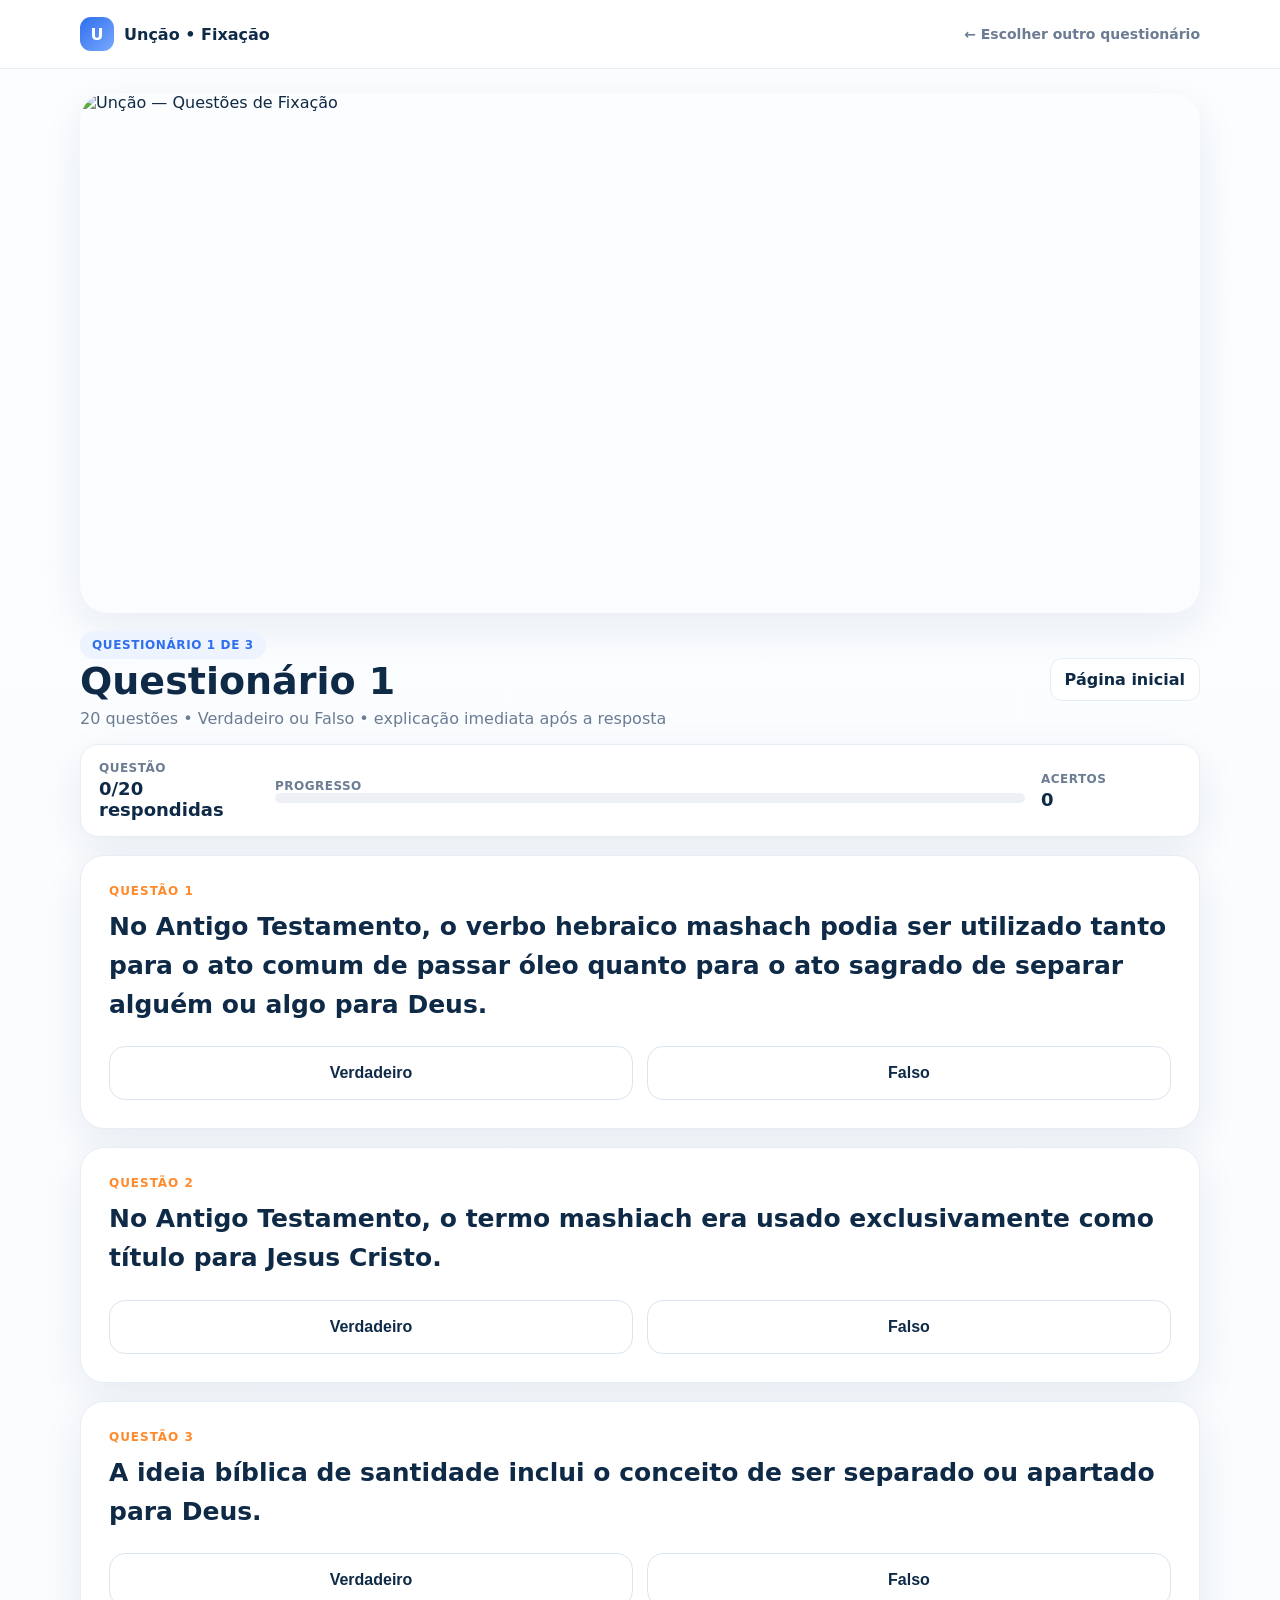
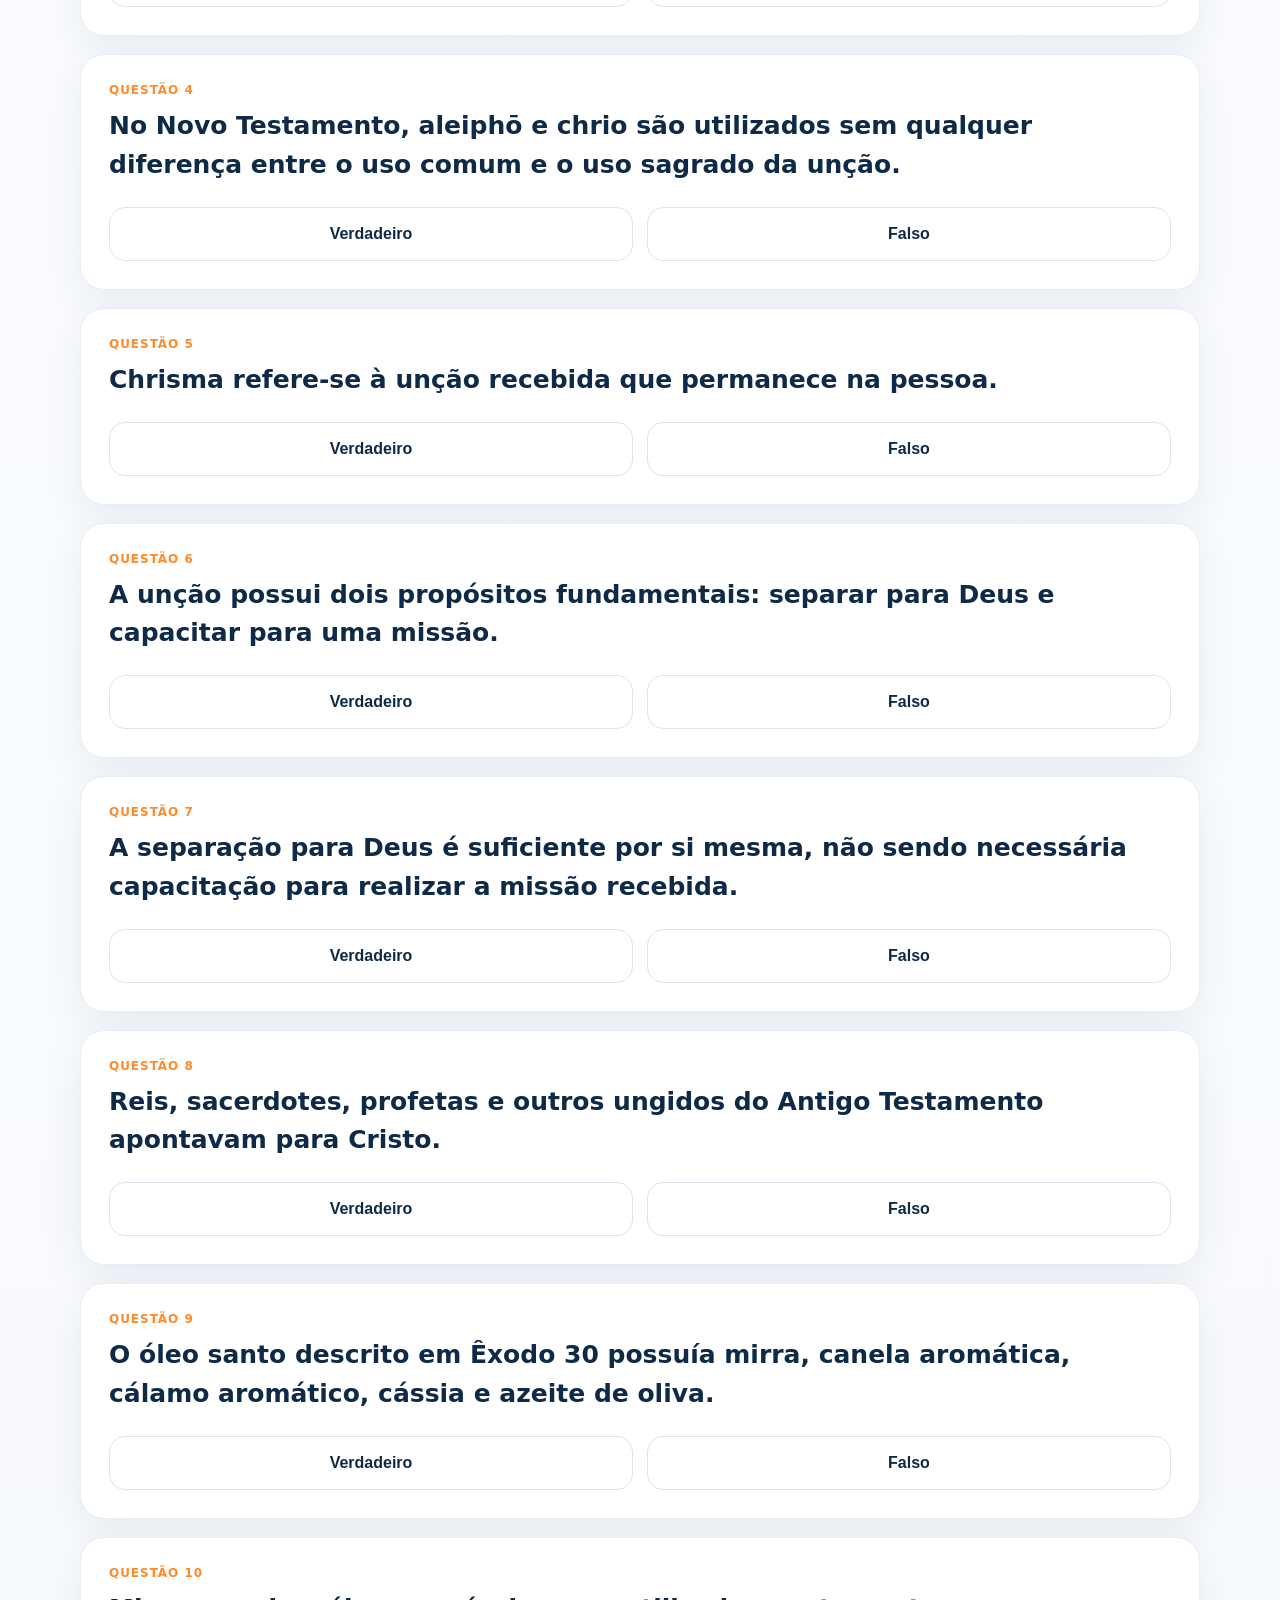
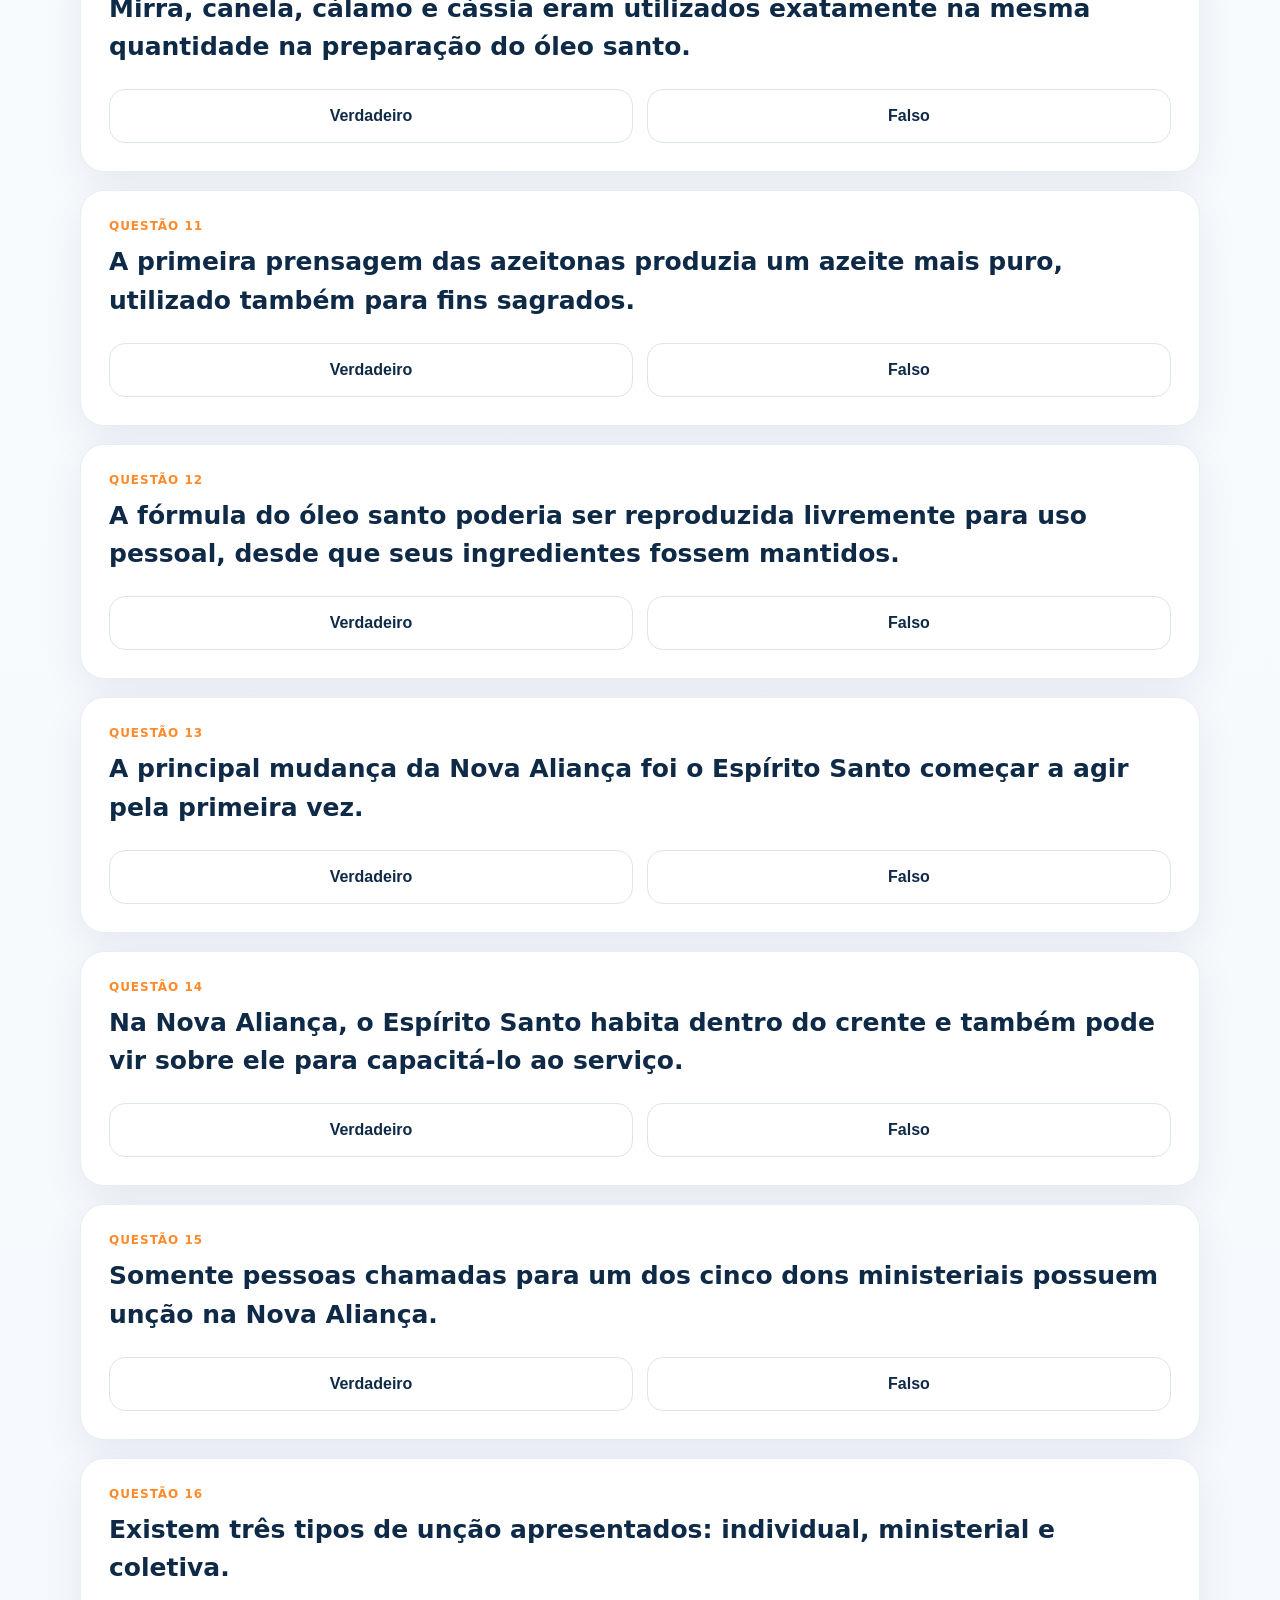
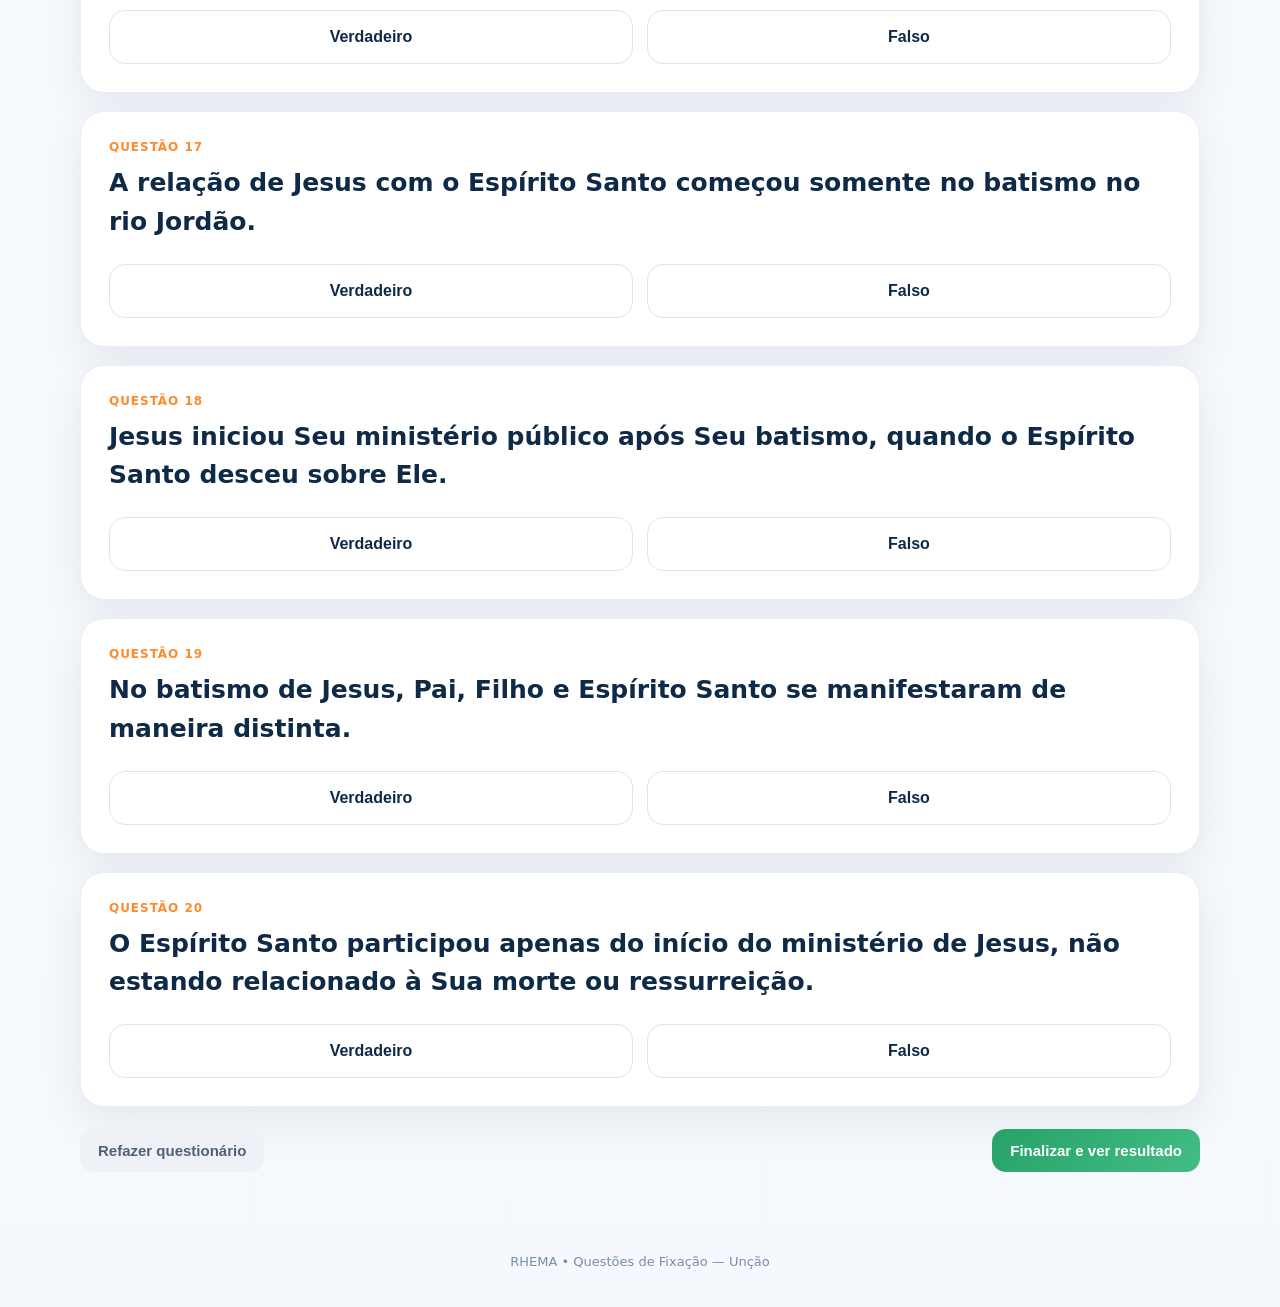
==== questionario1.html @ f4d2d307 "Add files via upload" ====
<!doctype html>
<html lang="pt-BR">
<head>
  <meta charset="utf-8">
  <meta name="viewport" content="width=device-width, initial-scale=1">
  <title>Questionário 1 — Unção</title>
  <meta name="description" content="Questionário 1 com 20 questões de Verdadeiro ou Falso.">
  <link rel="stylesheet" href="styles.css">
</head>
<body>
  <div class="topbar">
    <div class="container topbar-inner">
      <a class="brand" href="index.html"><div class="brand-mark">U</div>Unção • Fixação</a>
      <a class="nav-link" href="index.html">← Escolher outro questionário</a>
    </div>
  </div>

  <main class="quiz-shell">
    <div class="container">
      <img class="hero-banner" src="assets/banner-uncao.png" alt="Unção — Questões de Fixação">

      <div class="quiz-head">
        <div>
          <span class="eyebrow">Questionário 1 de 3</span>
          <h1>Questionário 1</h1>
          <p>20 questões • Verdadeiro ou Falso • explicação imediata após a resposta</p>
        </div>
        <a class="home-btn" href="index.html">Página inicial</a>
      </div>

      <div class="stats">
        <div>
          <div class="stat-label">Questão</div>
          <div class="stat-value"><span id="answered">0</span>/20 respondidas</div>
        </div>
        <div>
          <div class="stat-label">Progresso</div>
          <div class="progress-track"><div class="progress-bar" id="progressBar"></div></div>
        </div>
        <div>
          <div class="stat-label">Acertos</div>
          <div class="stat-value"><span id="hits">0</span></div>
        </div>
      </div>

      <div id="quiz"></div>

      <div class="controls">
        <button class="control secondary" id="resetBtn">Refazer questionário</button>
        <button class="control primary" id="finishBtn">Finalizar e ver resultado</button>
      </div>

      <section class="result" id="result"></section>
    </div>
  </main>

  <footer class="footer"><div class="container">RHEMA • Questões de Fixação — Unção</div></footer>

<script>
const questions = [{"n": 1, "q": "No Antigo Testamento, o verbo hebraico mashach podia ser utilizado tanto para o ato comum de passar óleo quanto para o ato sagrado de separar alguém ou algo para Deus.", "a": "V", "e": "Mashach aparece tanto em usos comuns quanto no sentido de consagrar pessoas ou coisas para uma finalidade sagrada."}, {"n": 2, "q": "No Antigo Testamento, o termo mashiach era usado exclusivamente como título para Jesus Cristo.", "a": "F", "e": "Outras pessoas também eram chamadas de ungidas, incluindo Saul, sacerdotes e Ciro. O termo estava relacionado à escolha e separação para uma função."}, {"n": 3, "q": "A ideia bíblica de santidade inclui o conceito de ser separado ou apartado para Deus.", "a": "V", "e": "Tornar algo santo envolve retirá-lo do uso comum e destiná-lo ao uso exclusivo de Deus."}, {"n": 4, "q": "No Novo Testamento, aleiphō e chrio são utilizados sem qualquer diferença entre o uso comum e o uso sagrado da unção.", "a": "F", "e": "Aleiphō está relacionado ao uso cotidiano de óleo, enquanto chrio está ligado à unção sagrada."}, {"n": 5, "q": "Chrisma refere-se à unção recebida que permanece na pessoa.", "a": "V", "e": "Chrisma não descreve apenas o ato de ungir, mas a unção recebida e presente naquele que foi ungido."}, {"n": 6, "q": "A unção possui dois propósitos fundamentais: separar para Deus e capacitar para uma missão.", "a": "V", "e": "A unção envolve consagração e também capacitação divina para cumprir determinada função."}, {"n": 7, "q": "A separação para Deus é suficiente por si mesma, não sendo necessária capacitação para realizar a missão recebida.", "a": "F", "e": "Separação e capacitação fazem parte da unção. A pessoa é separada para um propósito e habilitada para cumpri-lo."}, {"n": 8, "q": "Reis, sacerdotes, profetas e outros ungidos do Antigo Testamento apontavam para Cristo.", "a": "V", "e": "As diferentes funções exercidas pelos ungidos preparavam o caminho para Cristo, o Ungido por excelência."}, {"n": 9, "q": "O óleo santo descrito em Êxodo 30 possuía mirra, canela aromática, cálamo aromático, cássia e azeite de oliva.", "a": "V", "e": "Esses ingredientes formavam a composição determinada para o óleo santo da unção."}, {"n": 10, "q": "Mirra, canela, cálamo e cássia eram utilizados exatamente na mesma quantidade na preparação do óleo santo.", "a": "F", "e": "Mirra e cássia aparecem com 500 siclos cada, enquanto canela e cálamo aparecem com 250 siclos cada."}, {"n": 11, "q": "A primeira prensagem das azeitonas produzia um azeite mais puro, utilizado também para fins sagrados.", "a": "V", "e": "O azeite obtido na primeira prensagem possuía maior pureza e era destinado, entre outros usos, ao candelabro e aos óleos sagrados."}, {"n": 12, "q": "A fórmula do óleo santo poderia ser reproduzida livremente para uso pessoal, desde que seus ingredientes fossem mantidos.", "a": "F", "e": "A reprodução daquela composição era proibida. O óleo era santo e destinado especificamente ao propósito estabelecido por Deus."}, {"n": 13, "q": "A principal mudança da Nova Aliança foi o Espírito Santo começar a agir pela primeira vez.", "a": "F", "e": "O Espírito Santo já agia desde Gênesis. A mudança está principalmente no alcance e na permanência de Sua atuação."}, {"n": 14, "q": "Na Nova Aliança, o Espírito Santo habita dentro do crente e também pode vir sobre ele para capacitá-lo ao serviço.", "a": "V", "e": "A presença do Espírito dentro está relacionada à vida do crente, enquanto Sua atuação sobre está relacionada à capacitação para a obra."}, {"n": 15, "q": "Somente pessoas chamadas para um dos cinco dons ministeriais possuem unção na Nova Aliança.", "a": "F", "e": "Todo crente nascido de novo possui a unção interior porque o Espírito Santo habita nele."}, {"n": 16, "q": "Existem três tipos de unção apresentados: individual, ministerial e coletiva.", "a": "V", "e": "A individual permanece no crente, a ministerial capacita para um ofício e a coletiva manifesta-se quando cristãos se reúnem em concordância."}, {"n": 17, "q": "A relação de Jesus com o Espírito Santo começou somente no batismo no rio Jordão.", "a": "F", "e": "Jesus foi concebido pelo Espírito Santo. Sua relação com o Espírito está presente desde Sua concepção."}, {"n": 18, "q": "Jesus iniciou Seu ministério público após Seu batismo, quando o Espírito Santo desceu sobre Ele.", "a": "V", "e": "A descida do Espírito sobre Jesus marcou Sua capacitação pública para o início do ministério."}, {"n": 19, "q": "No batismo de Jesus, Pai, Filho e Espírito Santo se manifestaram de maneira distinta.", "a": "V", "e": "Jesus estava nas águas, o Espírito desceu em forma corpórea e a voz do Pai veio do céu."}, {"n": 20, "q": "O Espírito Santo participou apenas do início do ministério de Jesus, não estando relacionado à Sua morte ou ressurreição.", "a": "F", "e": "Jesus foi guiado pelo Espírito, ofereceu-se pelo Espírito eterno e foi ressuscitado pelo Espírito."}];
const answers = {};

function renderQuiz() {
  const wrap = document.getElementById('quiz');
  wrap.innerHTML = '';

  questions.forEach((item, idx) => {
    const card = document.createElement('section');
    card.className = 'question-card';
    card.innerHTML = `
      <div class="q-index">Questão ${item.n}</div>
      <div class="question-text">${item.q}</div>
      <div class="options">
        <button class="option" data-value="V">Verdadeiro</button>
        <button class="option" data-value="F">Falso</button>
      </div>
      <div class="feedback" id="feedback-${idx}"></div>
    `;

    card.querySelectorAll('.option').forEach(btn => {
      btn.addEventListener('click', () => choose(idx, btn.dataset.value, card));
    });
    wrap.appendChild(card);
  });
  updateStats();
}

function choose(idx, value, card) {
  answers[idx] = value;
  const item = questions[idx];

  card.querySelectorAll('.option').forEach(btn => {
    btn.classList.toggle('selected', btn.dataset.value === value);
  });

  const feedback = card.querySelector('.feedback');
  const correct = value === item.a;
  feedback.className = 'feedback ' + (correct ? 'ok' : 'bad');
  feedback.innerHTML = `<strong>${correct ? 'Correto ✅' : 'Incorreto ❌'}</strong><br>${item.e}`;
  updateStats();
}

function updateStats() {
  const answered = Object.keys(answers).length;
  let hits = 0;
  questions.forEach((q, i) => { if (answers[i] === q.a) hits++; });
  document.getElementById('answered').textContent = answered;
  document.getElementById('hits').textContent = hits;
  document.getElementById('progressBar').style.width = ((answered / questions.length) * 100) + '%';
}

document.getElementById('finishBtn').addEventListener('click', () => {
  let score = 0;
  questions.forEach((q, i) => { if (answers[i] === q.a) score++; });
  const answered = Object.keys(answers).length;
  const pct = Math.round(score / questions.length * 100);

  const result = document.getElementById('result');
  result.style.display = 'block';
  result.innerHTML = `
    <span class="eyebrow">Resultado final</span>
    <h2>Você acertou</h2>
    <div class="score">${score}/20</div>
    <p><strong>${pct}% de aproveitamento</strong><br>Questões respondidas: ${answered} de 20.</p>
    <div class="result-actions">
      <button class="again" onclick="resetQuiz()">Refazer este questionário</button>
      <a class="back" href="questionario2.html">Ir para o próximo questionário</a>
    </div>
  `;
  result.scrollIntoView({behavior:'smooth', block:'center'});
});

function resetQuiz() {
  Object.keys(answers).forEach(k => delete answers[k]);
  document.getElementById('result').style.display = 'none';
  renderQuiz();
  window.scrollTo({top:0,behavior:'smooth'});
}
document.getElementById('resetBtn').addEventListener('click', resetQuiz);

renderQuiz();
</script>
</body>
</html>
---- styles.css ----
:root{
  --bg:#f7f9fc;
  --surface:#ffffff;
  --surface-soft:#fbfcfe;
  --text:#102a43;
  --muted:#6b7c93;
  --line:#e7edf4;
  --navy:#0e2a47;
  --blue:#2f6fed;
  --blue-soft:#edf4ff;
  --orange:#ff8a2b;
  --green:#26a269;
  --green-soft:#eaf8f1;
  --red:#d84a4a;
  --red-soft:#fff0f0;
  --shadow:0 14px 40px rgba(30,55,90,.08);
  --radius:22px;
}
*{box-sizing:border-box}
html{scroll-behavior:smooth}
body{
  margin:0;
  font-family:Inter,ui-sans-serif,system-ui,-apple-system,BlinkMacSystemFont,"Segoe UI",sans-serif;
  background:linear-gradient(180deg,#fbfdff 0%,#f5f8fc 100%);
  color:var(--text);
}
a{text-decoration:none;color:inherit}
.container{width:min(1120px,calc(100% - 32px));margin:0 auto}
.topbar{
  position:sticky;top:0;z-index:50;
  background:rgba(255,255,255,.88);
  backdrop-filter:blur(12px);
  border-bottom:1px solid rgba(231,237,244,.9)
}
.topbar-inner{height:68px;display:flex;align-items:center;justify-content:space-between;gap:16px}
.brand{display:flex;align-items:center;gap:10px;font-weight:800;color:var(--navy)}
.brand-mark{width:34px;height:34px;border-radius:11px;background:linear-gradient(135deg,var(--blue),#78a8ff);display:grid;place-items:center;color:white;font-weight:900}
.nav-link{font-size:14px;color:var(--muted);font-weight:700}
.hero{padding:26px 0 18px}
.hero-banner{
  width:100%;
  aspect-ratio:16/9;
  max-height:520px;
  object-fit:cover;
  object-position:center;
  border-radius:28px;
  box-shadow:var(--shadow);
  display:block;
}
.hero-copy{padding:22px 4px 8px;text-align:center}
.eyebrow{display:inline-flex;align-items:center;gap:8px;padding:7px 12px;border-radius:999px;background:var(--blue-soft);color:var(--blue);font-size:12px;font-weight:800;letter-spacing:.05em;text-transform:uppercase}
.hero-copy h1{margin:14px auto 8px;max-width:780px;font-size:clamp(30px,5vw,52px);line-height:1.06;color:var(--navy)}
.hero-copy p{margin:0 auto;max-width:720px;color:var(--muted);font-size:17px;line-height:1.7}
.selection{padding:18px 0 56px}
.grid{display:grid;grid-template-columns:repeat(3,1fr);gap:18px;margin-top:26px}
.quiz-card{
  background:var(--surface);
  border:1px solid var(--line);
  border-radius:var(--radius);
  padding:24px;
  box-shadow:var(--shadow);
  display:flex;flex-direction:column;min-height:280px;
  transition:.2s ease;
}
.quiz-card:hover{transform:translateY(-4px);box-shadow:0 18px 48px rgba(30,55,90,.12)}
.card-number{width:44px;height:44px;border-radius:14px;background:var(--blue-soft);display:grid;place-items:center;color:var(--blue);font-weight:900;margin-bottom:18px}
.quiz-card h2{margin:0 0 8px;font-size:22px;color:var(--navy)}
.quiz-card p{margin:0;color:var(--muted);line-height:1.6}
.card-meta{display:flex;gap:8px;flex-wrap:wrap;margin:18px 0 24px}
.badge{font-size:12px;font-weight:800;padding:7px 10px;border-radius:999px;background:#f4f7fb;color:#567}
.cta{
  margin-top:auto;display:flex;align-items:center;justify-content:center;gap:8px;
  background:linear-gradient(135deg,var(--blue),#5d8df2);
  color:white;padding:13px 16px;border-radius:14px;font-weight:800
}
.footer{padding:26px 0 38px;color:#7b8da5;font-size:13px;text-align:center}

.quiz-shell{padding:24px 0 56px}
.quiz-head{
  display:grid;grid-template-columns:1fr auto;gap:20px;align-items:center;
  margin:18px 0 16px
}
.quiz-head h1{font-size:clamp(24px,4vw,38px);margin:0;color:var(--navy)}
.quiz-head p{margin:6px 0 0;color:var(--muted)}
.home-btn{padding:11px 14px;border:1px solid var(--line);border-radius:12px;background:white;font-weight:800;color:var(--navy)}
.stats{
  display:grid;grid-template-columns:160px 1fr 140px;gap:16px;align-items:center;
  background:white;border:1px solid var(--line);border-radius:18px;padding:16px 18px;
  box-shadow:var(--shadow);margin-bottom:18px
}
.stat-label{font-size:12px;color:var(--muted);font-weight:800;text-transform:uppercase;letter-spacing:.04em}
.stat-value{font-size:18px;font-weight:900;color:var(--navy);margin-top:3px}
.progress-track{height:10px;background:#edf1f6;border-radius:999px;overflow:hidden}
.progress-bar{height:100%;background:linear-gradient(90deg,var(--blue),#67a0ff);width:0%;transition:.25s ease}
.question-card{
  background:white;border:1px solid var(--line);border-radius:24px;padding:28px;
  box-shadow:var(--shadow);margin-bottom:18px
}
.q-index{font-size:12px;font-weight:900;color:var(--orange);text-transform:uppercase;letter-spacing:.08em}
.question-text{font-size:clamp(19px,2.7vw,25px);line-height:1.55;margin:10px 0 22px;color:var(--navy);font-weight:760}
.options{display:grid;grid-template-columns:1fr 1fr;gap:14px}
.option{
  appearance:none;border:1px solid #dce5ef;background:white;color:var(--navy);
  border-radius:16px;padding:17px 16px;font-size:16px;font-weight:850;cursor:pointer;
  transition:.18s ease
}
.option:hover{border-color:#9ebcf8;background:#f8fbff}
.option.selected{border-color:var(--blue);background:var(--blue-soft);color:var(--blue)}
.feedback{margin-top:18px;border-radius:16px;padding:16px 18px;line-height:1.55;display:none}
.feedback.ok{display:block;background:var(--green-soft);color:#17683f;border:1px solid #cfeedd}
.feedback.bad{display:block;background:var(--red-soft);color:#9b2f2f;border:1px solid #ffd2d2}
.controls{display:flex;justify-content:space-between;gap:12px;margin-top:22px}
.control{
  border:0;border-radius:14px;padding:13px 18px;font-weight:850;cursor:pointer;font-size:15px
}
.control.secondary{background:#eef2f7;color:#516173}
.control.primary{background:linear-gradient(135deg,var(--green),#43bd83);color:white}
.result{
  display:none;background:white;border:1px solid var(--line);border-radius:24px;padding:28px;
  box-shadow:var(--shadow);text-align:center;margin-top:22px
}
.result .score{font-size:54px;font-weight:950;color:var(--blue);line-height:1}
.result h2{margin:10px 0 8px;color:var(--navy)}
.result p{color:var(--muted)}
.result-actions{display:flex;justify-content:center;gap:10px;flex-wrap:wrap;margin-top:18px}
.result-actions a,.result-actions button{border:0;border-radius:13px;padding:12px 16px;font-weight:850;cursor:pointer}
.result-actions .again{background:var(--blue);color:#fff}
.result-actions .back{background:#eef2f7;color:var(--navy)}

@media(max-width:860px){
  .grid{grid-template-columns:1fr}
  .hero-banner{aspect-ratio:16/10}
  .stats{grid-template-columns:1fr;gap:10px}
}
@media(max-width:640px){
  .container{width:min(100% - 22px,1120px)}
  .hero{padding-top:14px}
  .hero-banner{border-radius:20px;aspect-ratio:4/3}
  .quiz-head{grid-template-columns:1fr}
  .home-btn{width:max-content}
  .question-card{padding:20px}
  .options{grid-template-columns:1fr}
  .controls{flex-direction:column}
  .control{width:100%}
}
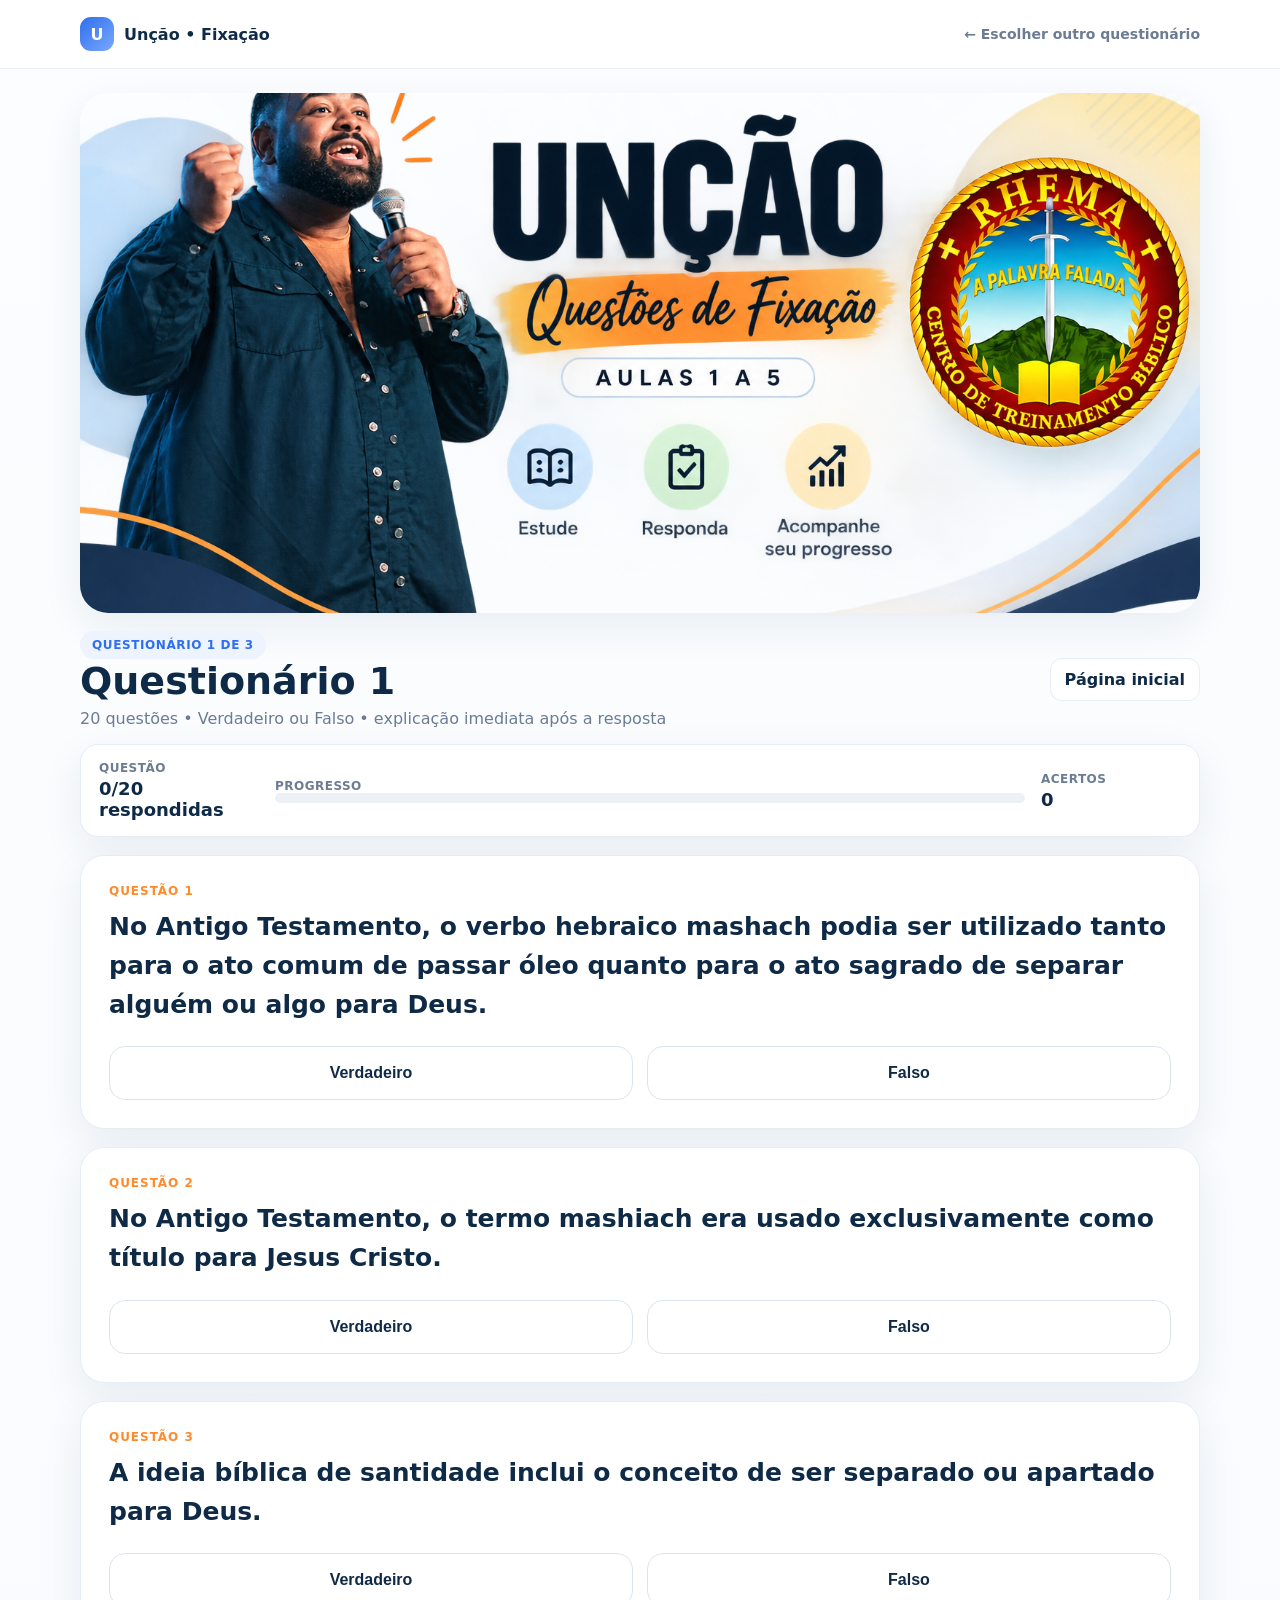
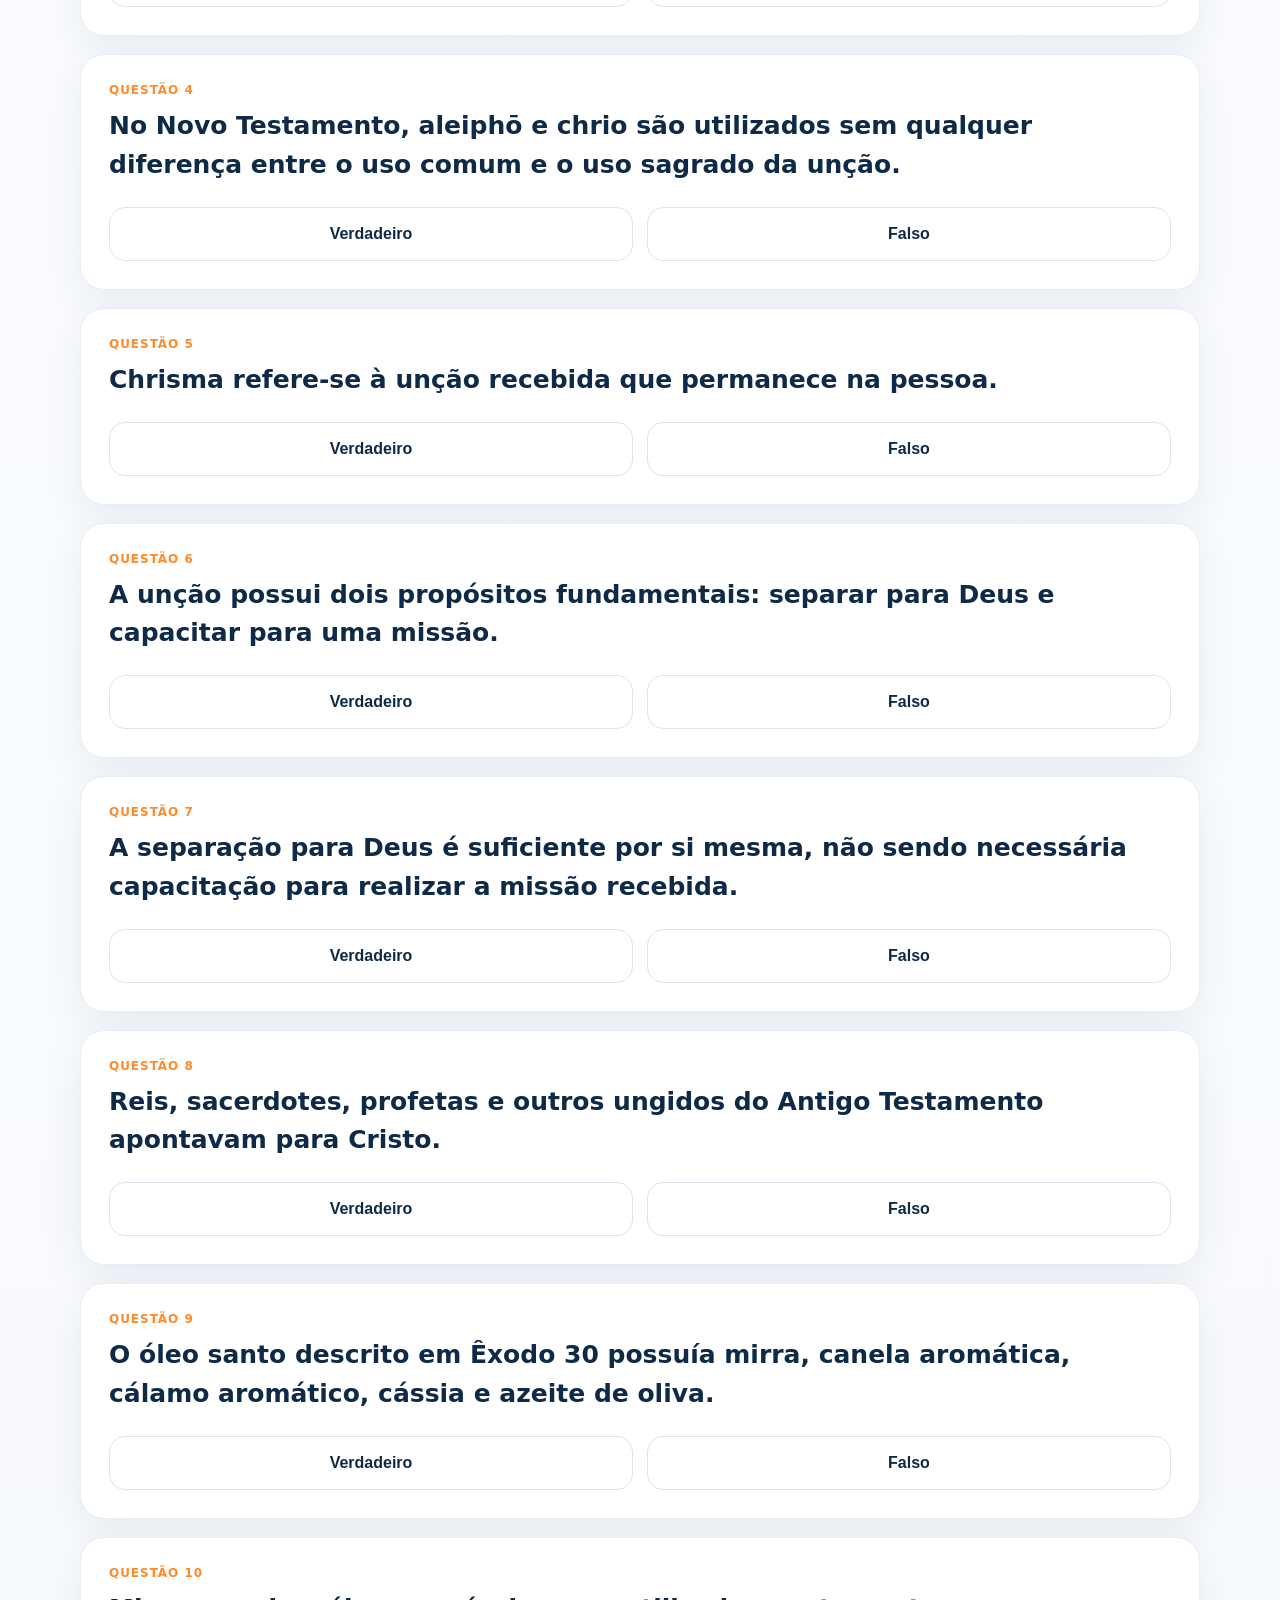
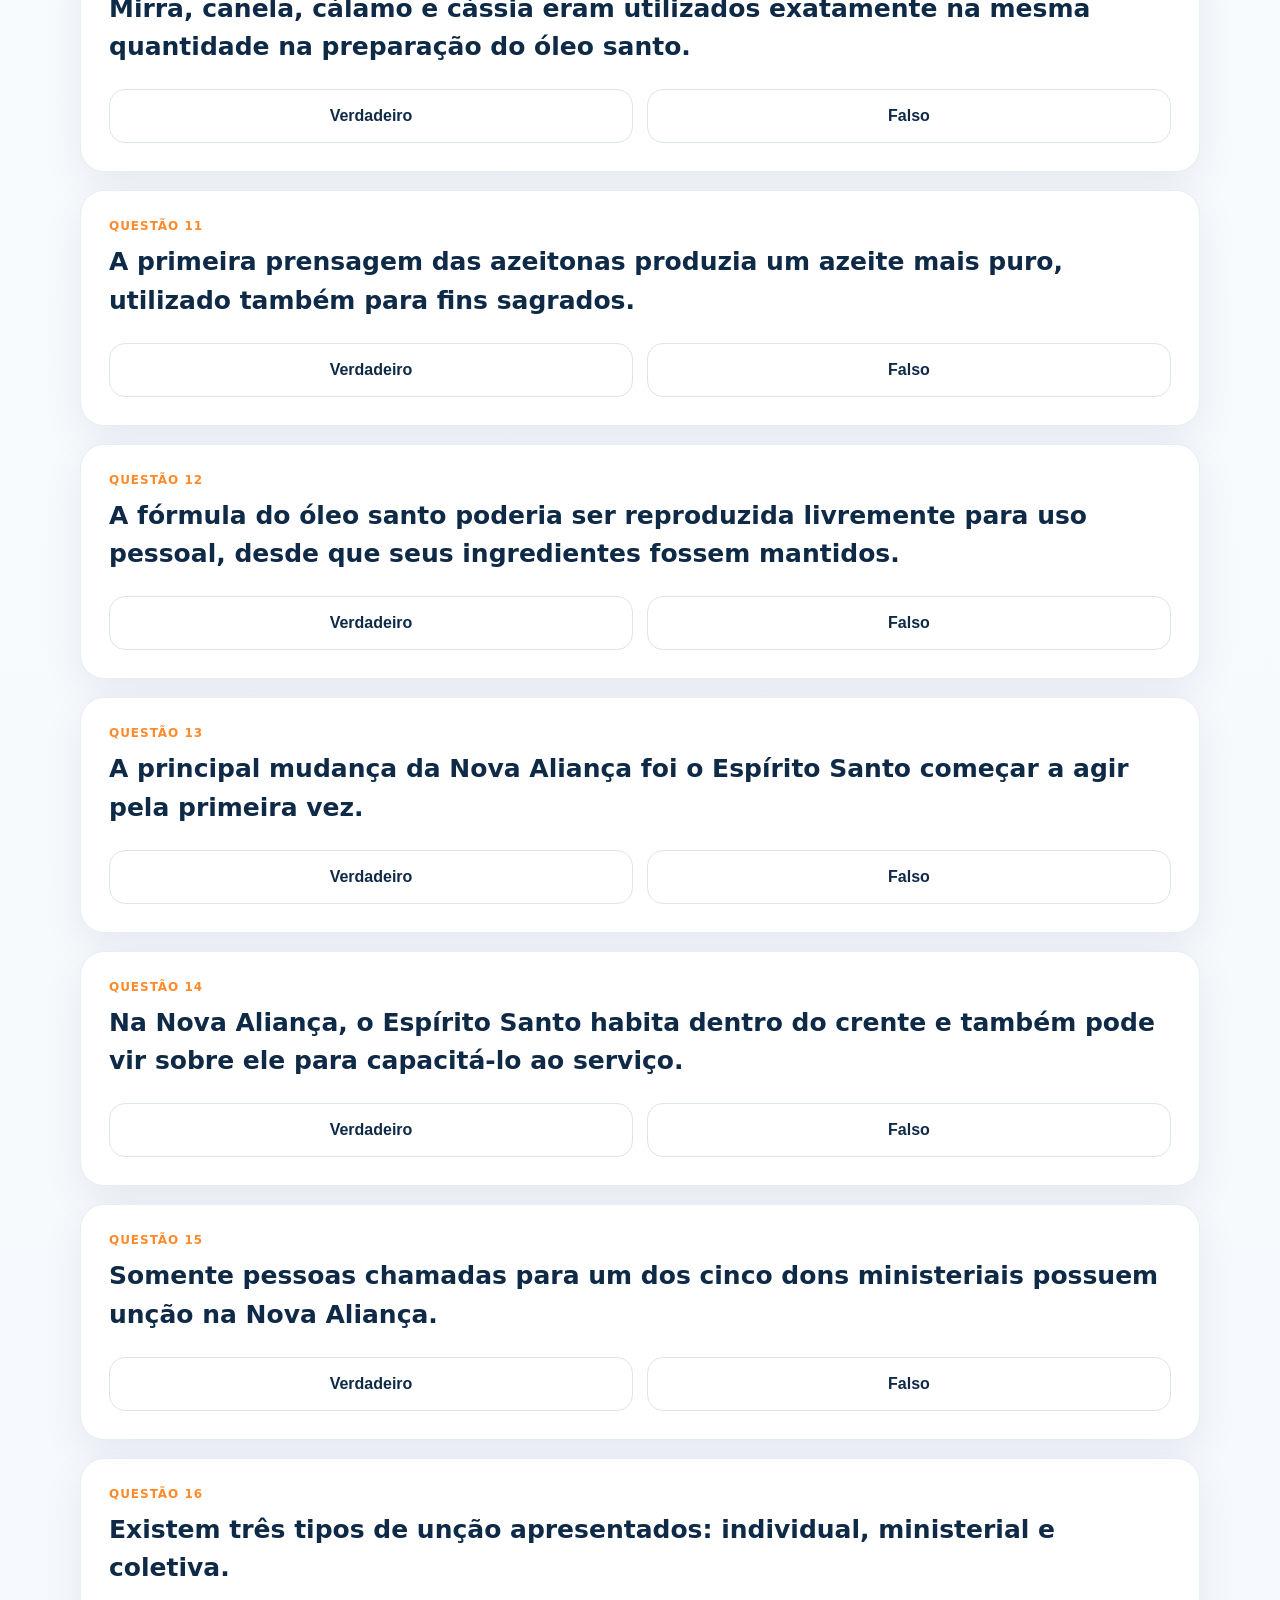
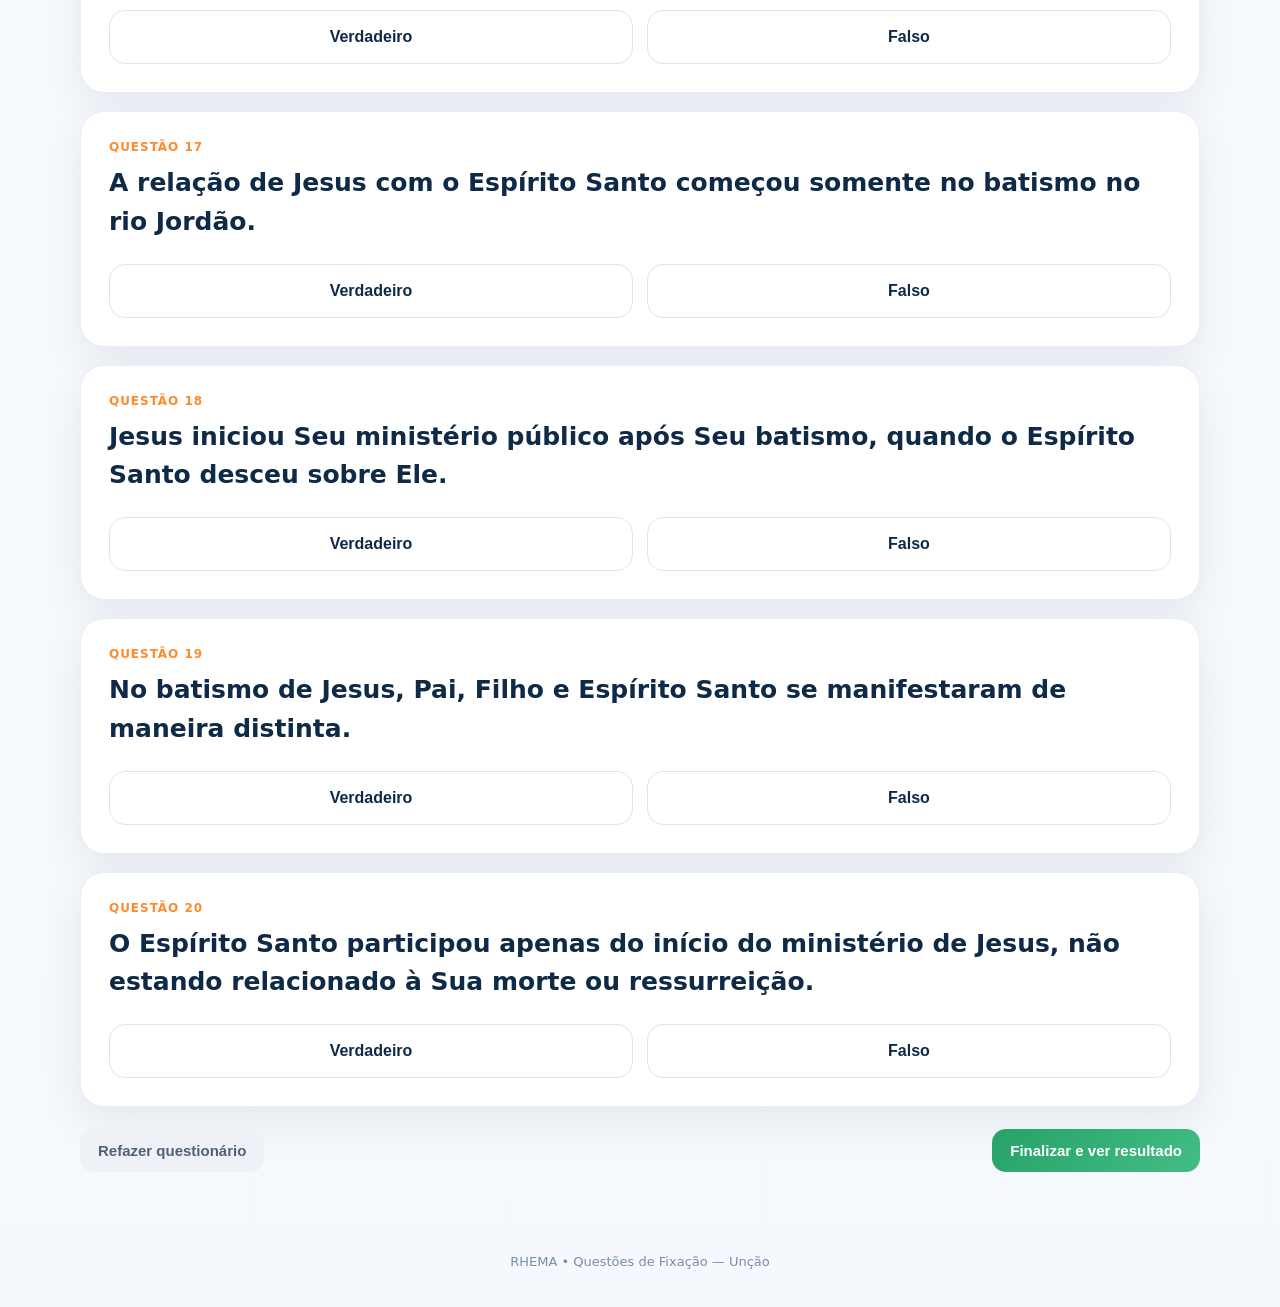
==== commit 00e74761: "Add files via upload" ====
--- a/questionario1.html
+++ b/questionario1.html
@@ -5,7 +5,155 @@
   <meta name="viewport" content="width=device-width, initial-scale=1">
   <title>Questionário 1 — Unção</title>
   <meta name="description" content="Questionário 1 com 20 questões de Verdadeiro ou Falso.">
-  <link rel="stylesheet" href="styles.css">
+  <style>
+
+:root{
+  --bg:#f7f9fc;
+  --surface:#ffffff;
+  --surface-soft:#fbfcfe;
+  --text:#102a43;
+  --muted:#6b7c93;
+  --line:#e7edf4;
+  --navy:#0e2a47;
+  --blue:#2f6fed;
+  --blue-soft:#edf4ff;
+  --orange:#ff8a2b;
+  --green:#26a269;
+  --green-soft:#eaf8f1;
+  --red:#d84a4a;
+  --red-soft:#fff0f0;
+  --shadow:0 14px 40px rgba(30,55,90,.08);
+  --radius:22px;
+}
+*{box-sizing:border-box}
+html{scroll-behavior:smooth}
+body{
+  margin:0;
+  font-family:Inter,ui-sans-serif,system-ui,-apple-system,BlinkMacSystemFont,"Segoe UI",sans-serif;
+  background:linear-gradient(180deg,#fbfdff 0%,#f5f8fc 100%);
+  color:var(--text);
+}
+a{text-decoration:none;color:inherit}
+.container{width:min(1120px,calc(100% - 32px));margin:0 auto}
+.topbar{
+  position:sticky;top:0;z-index:50;
+  background:rgba(255,255,255,.88);
+  backdrop-filter:blur(12px);
+  border-bottom:1px solid rgba(231,237,244,.9)
+}
+.topbar-inner{height:68px;display:flex;align-items:center;justify-content:space-between;gap:16px}
+.brand{display:flex;align-items:center;gap:10px;font-weight:800;color:var(--navy)}
+.brand-mark{width:34px;height:34px;border-radius:11px;background:linear-gradient(135deg,var(--blue),#78a8ff);display:grid;place-items:center;color:white;font-weight:900}
+.nav-link{font-size:14px;color:var(--muted);font-weight:700}
+.hero{padding:26px 0 18px}
+.hero-banner{
+  width:100%;
+  aspect-ratio:16/9;
+  max-height:520px;
+  object-fit:cover;
+  object-position:center;
+  border-radius:28px;
+  box-shadow:var(--shadow);
+  display:block;
+}
+.hero-copy{padding:22px 4px 8px;text-align:center}
+.eyebrow{display:inline-flex;align-items:center;gap:8px;padding:7px 12px;border-radius:999px;background:var(--blue-soft);color:var(--blue);font-size:12px;font-weight:800;letter-spacing:.05em;text-transform:uppercase}
+.hero-copy h1{margin:14px auto 8px;max-width:780px;font-size:clamp(30px,5vw,52px);line-height:1.06;color:var(--navy)}
+.hero-copy p{margin:0 auto;max-width:720px;color:var(--muted);font-size:17px;line-height:1.7}
+.selection{padding:18px 0 56px}
+.grid{display:grid;grid-template-columns:repeat(3,1fr);gap:18px;margin-top:26px}
+.quiz-card{
+  background:var(--surface);
+  border:1px solid var(--line);
+  border-radius:var(--radius);
+  padding:24px;
+  box-shadow:var(--shadow);
+  display:flex;flex-direction:column;min-height:280px;
+  transition:.2s ease;
+}
+.quiz-card:hover{transform:translateY(-4px);box-shadow:0 18px 48px rgba(30,55,90,.12)}
+.card-number{width:44px;height:44px;border-radius:14px;background:var(--blue-soft);display:grid;place-items:center;color:var(--blue);font-weight:900;margin-bottom:18px}
+.quiz-card h2{margin:0 0 8px;font-size:22px;color:var(--navy)}
+.quiz-card p{margin:0;color:var(--muted);line-height:1.6}
+.card-meta{display:flex;gap:8px;flex-wrap:wrap;margin:18px 0 24px}
+.badge{font-size:12px;font-weight:800;padding:7px 10px;border-radius:999px;background:#f4f7fb;color:#567}
+.cta{
+  margin-top:auto;display:flex;align-items:center;justify-content:center;gap:8px;
+  background:linear-gradient(135deg,var(--blue),#5d8df2);
+  color:white;padding:13px 16px;border-radius:14px;font-weight:800
+}
+.footer{padding:26px 0 38px;color:#7b8da5;font-size:13px;text-align:center}
+
+.quiz-shell{padding:24px 0 56px}
+.quiz-head{
+  display:grid;grid-template-columns:1fr auto;gap:20px;align-items:center;
+  margin:18px 0 16px
+}
+.quiz-head h1{font-size:clamp(24px,4vw,38px);margin:0;color:var(--navy)}
+.quiz-head p{margin:6px 0 0;color:var(--muted)}
+.home-btn{padding:11px 14px;border:1px solid var(--line);border-radius:12px;background:white;font-weight:800;color:var(--navy)}
+.stats{
+  display:grid;grid-template-columns:160px 1fr 140px;gap:16px;align-items:center;
+  background:white;border:1px solid var(--line);border-radius:18px;padding:16px 18px;
+  box-shadow:var(--shadow);margin-bottom:18px
+}
+.stat-label{font-size:12px;color:var(--muted);font-weight:800;text-transform:uppercase;letter-spacing:.04em}
+.stat-value{font-size:18px;font-weight:900;color:var(--navy);margin-top:3px}
+.progress-track{height:10px;background:#edf1f6;border-radius:999px;overflow:hidden}
+.progress-bar{height:100%;background:linear-gradient(90deg,var(--blue),#67a0ff);width:0%;transition:.25s ease}
+.question-card{
+  background:white;border:1px solid var(--line);border-radius:24px;padding:28px;
+  box-shadow:var(--shadow);margin-bottom:18px
+}
+.q-index{font-size:12px;font-weight:900;color:var(--orange);text-transform:uppercase;letter-spacing:.08em}
+.question-text{font-size:clamp(19px,2.7vw,25px);line-height:1.55;margin:10px 0 22px;color:var(--navy);font-weight:760}
+.options{display:grid;grid-template-columns:1fr 1fr;gap:14px}
+.option{
+  appearance:none;border:1px solid #dce5ef;background:white;color:var(--navy);
+  border-radius:16px;padding:17px 16px;font-size:16px;font-weight:850;cursor:pointer;
+  transition:.18s ease
+}
+.option:hover{border-color:#9ebcf8;background:#f8fbff}
+.option.selected{border-color:var(--blue);background:var(--blue-soft);color:var(--blue)}
+.feedback{margin-top:18px;border-radius:16px;padding:16px 18px;line-height:1.55;display:none}
+.feedback.ok{display:block;background:var(--green-soft);color:#17683f;border:1px solid #cfeedd}
+.feedback.bad{display:block;background:var(--red-soft);color:#9b2f2f;border:1px solid #ffd2d2}
+.controls{display:flex;justify-content:space-between;gap:12px;margin-top:22px}
+.control{
+  border:0;border-radius:14px;padding:13px 18px;font-weight:850;cursor:pointer;font-size:15px
+}
+.control.secondary{background:#eef2f7;color:#516173}
+.control.primary{background:linear-gradient(135deg,var(--green),#43bd83);color:white}
+.result{
+  display:none;background:white;border:1px solid var(--line);border-radius:24px;padding:28px;
+  box-shadow:var(--shadow);text-align:center;margin-top:22px
+}
+.result .score{font-size:54px;font-weight:950;color:var(--blue);line-height:1}
+.result h2{margin:10px 0 8px;color:var(--navy)}
+.result p{color:var(--muted)}
+.result-actions{display:flex;justify-content:center;gap:10px;flex-wrap:wrap;margin-top:18px}
+.result-actions a,.result-actions button{border:0;border-radius:13px;padding:12px 16px;font-weight:850;cursor:pointer}
+.result-actions .again{background:var(--blue);color:#fff}
+.result-actions .back{background:#eef2f7;color:var(--navy)}
+
+@media(max-width:860px){
+  .grid{grid-template-columns:1fr}
+  .hero-banner{aspect-ratio:16/10}
+  .stats{grid-template-columns:1fr;gap:10px}
+}
+@media(max-width:640px){
+  .container{width:min(100% - 22px,1120px)}
+  .hero{padding-top:14px}
+  .hero-banner{border-radius:20px;aspect-ratio:4/3}
+  .quiz-head{grid-template-columns:1fr}
+  .home-btn{width:max-content}
+  .question-card{padding:20px}
+  .options{grid-template-columns:1fr}
+  .controls{flex-direction:column}
+  .control{width:100%}
+}
+
+</style>
 </head>
 <body>
   <div class="topbar">
@@ -17,7 +165,7 @@
 
   <main class="quiz-shell">
     <div class="container">
-      <img class="hero-banner" src="assets/banner-uncao.png" alt="Unção — Questões de Fixação">
+      <img class="hero-banner" src="[data-uri]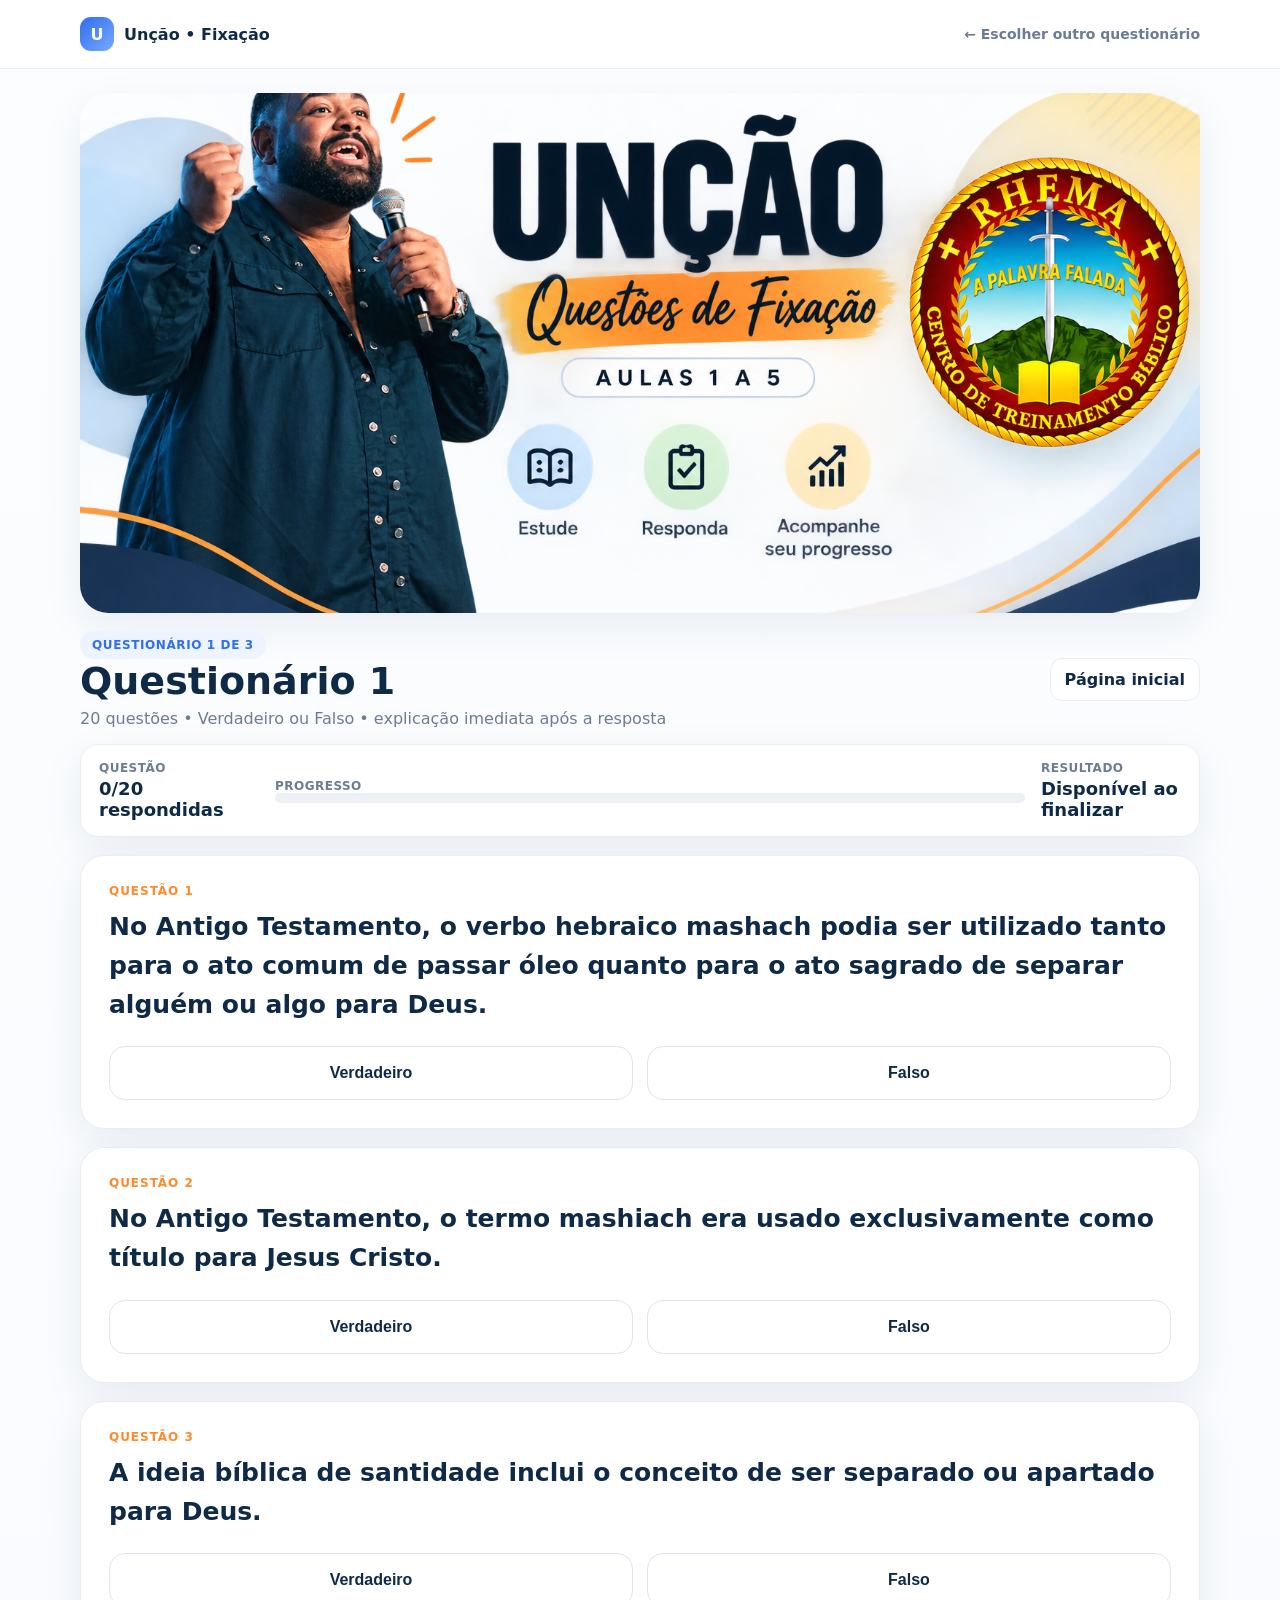
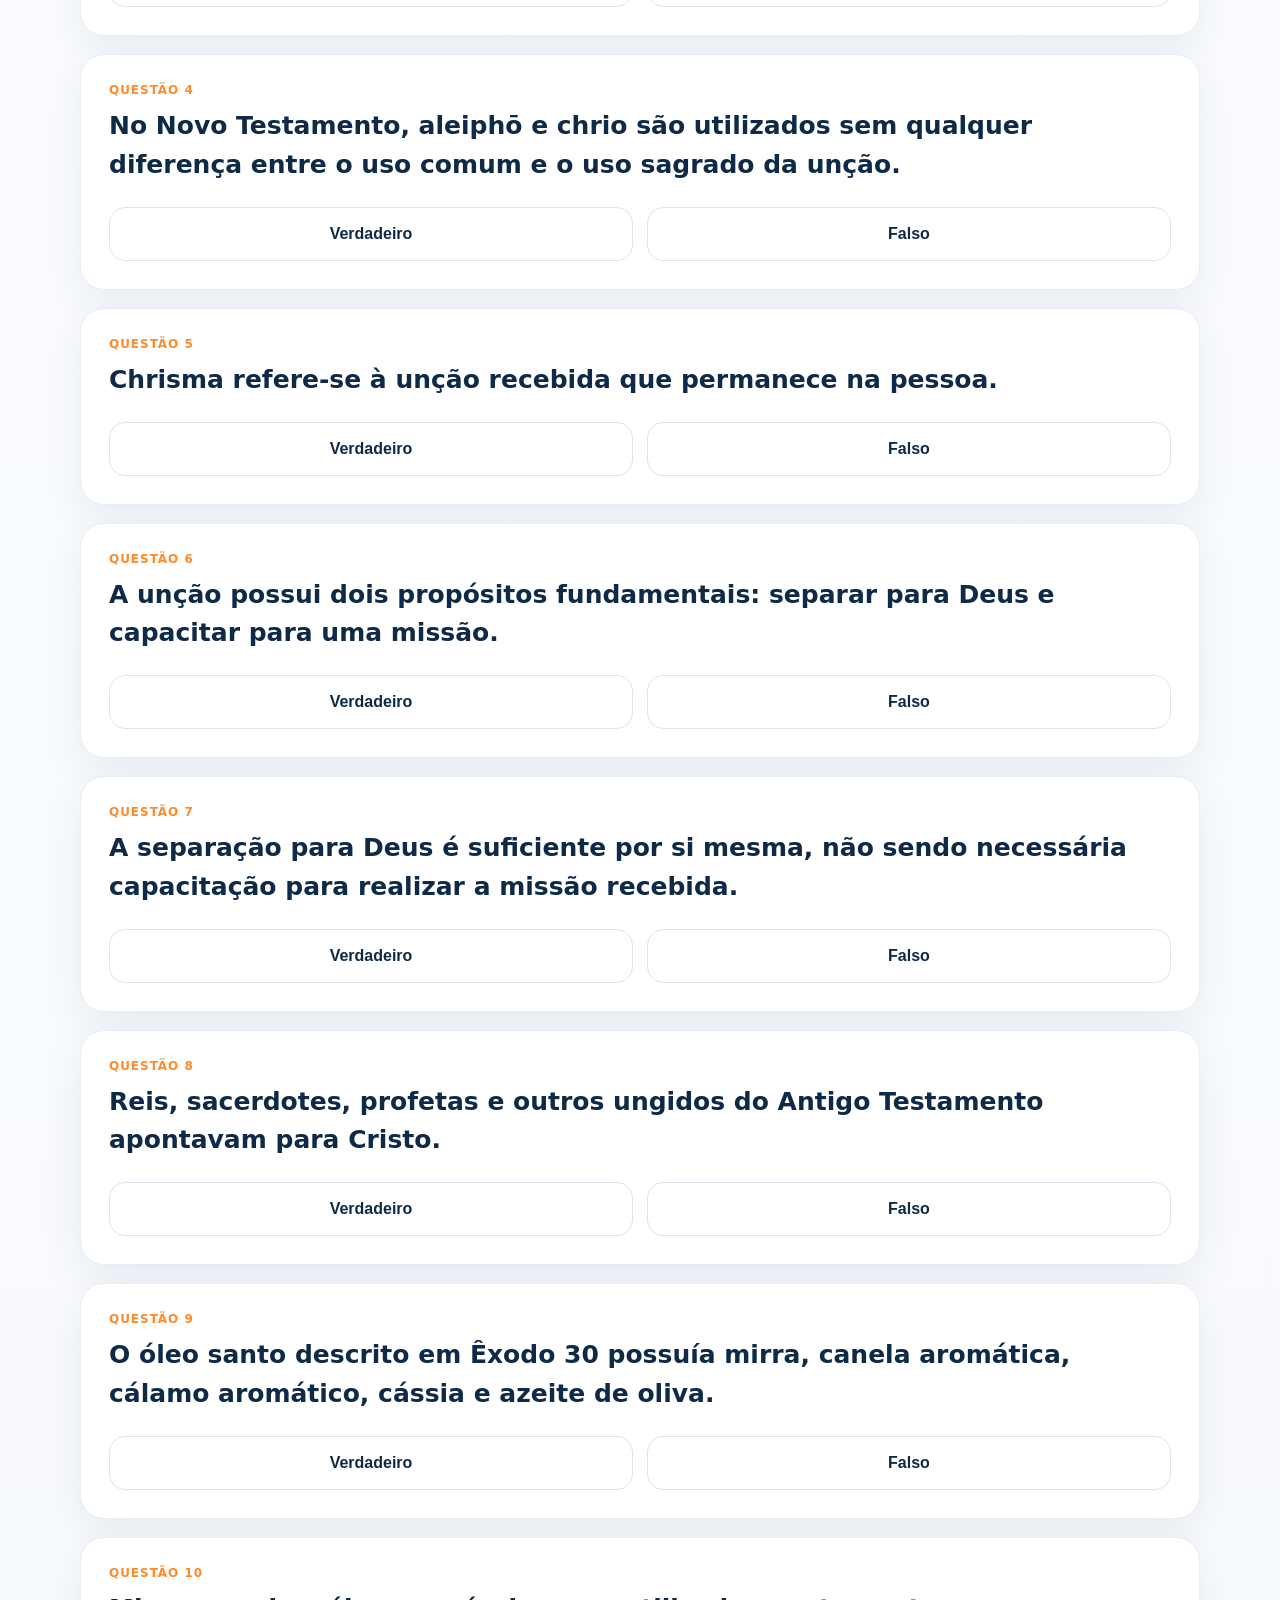
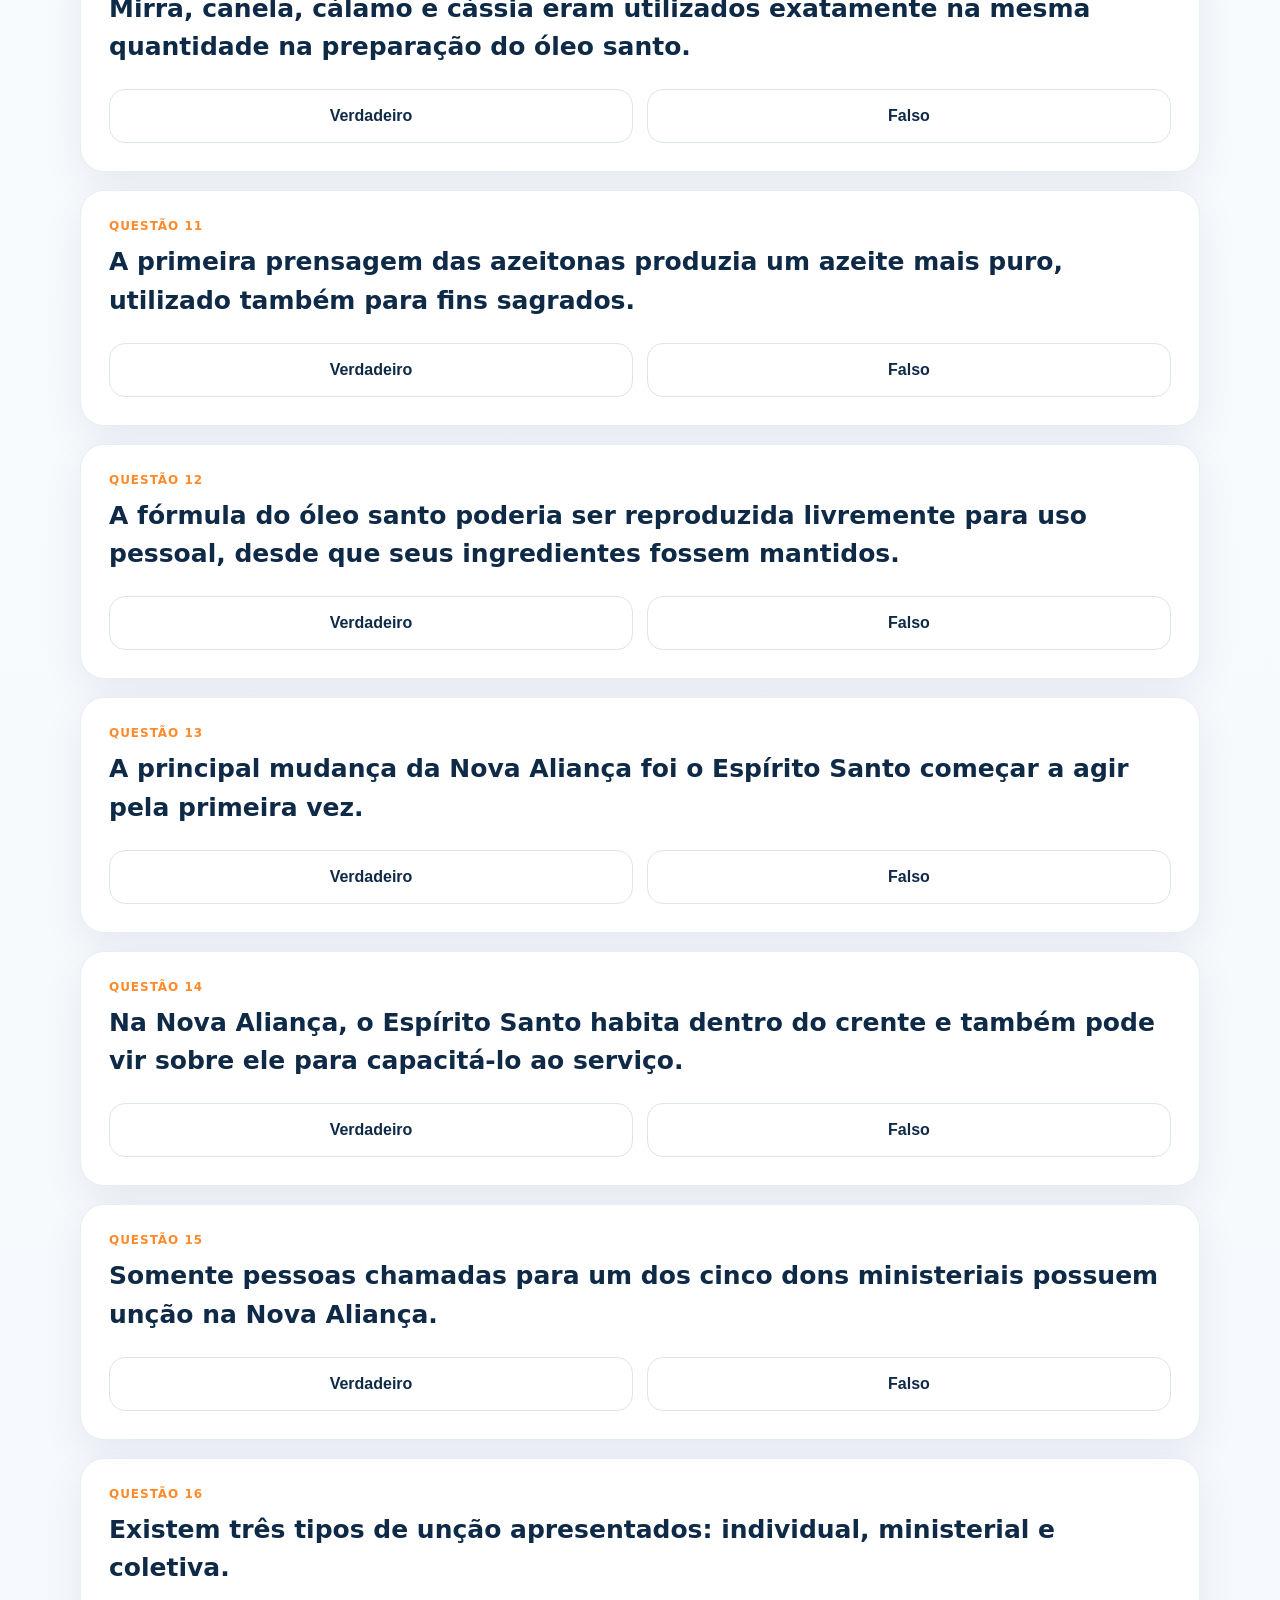
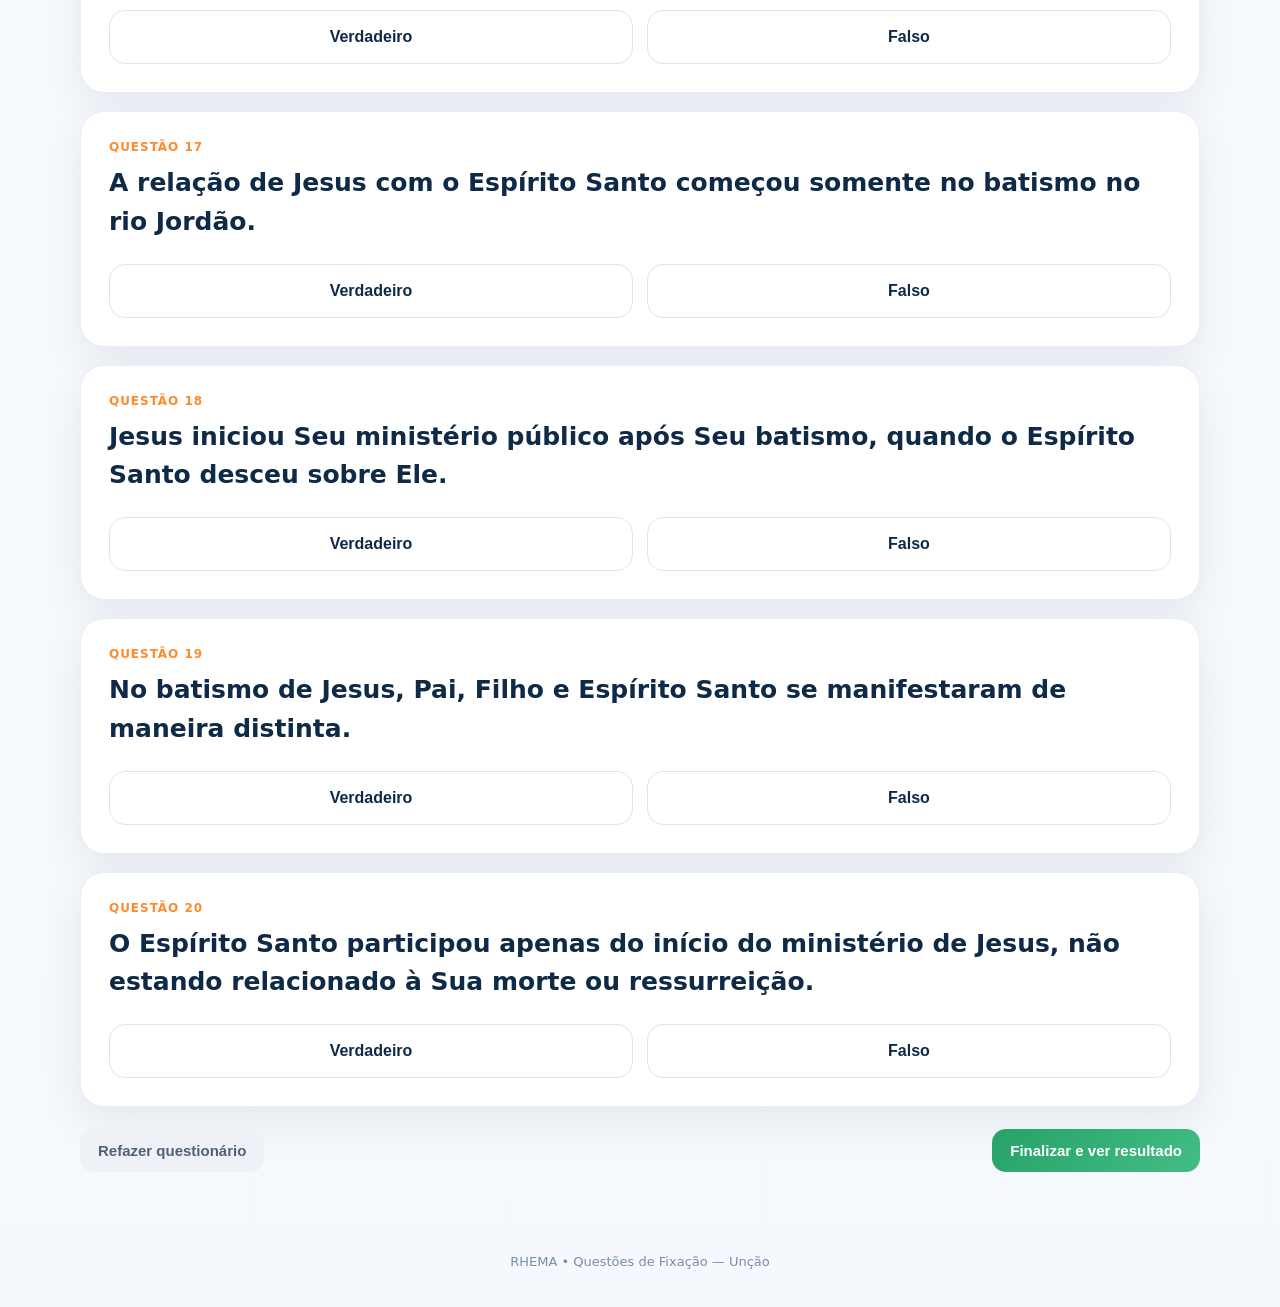
==== commit fc4c1b9a: "Add files via upload" ====
--- a/questionario1.html
+++ b/questionario1.html
@@ -186,8 +186,8 @@
           <div class="progress-track"><div class="progress-bar" id="progressBar"></div></div>
         </div>
         <div>
-          <div class="stat-label">Acertos</div>
-          <div class="stat-value"><span id="hits">0</span></div>
+          <div class="stat-label">Resultado</div>
+          <div class="stat-value" id="resultStatus">Disponível ao finalizar</div>
         </div>
       </div>
 
@@ -235,33 +235,50 @@
 
 function choose(idx, value, card) {
   answers[idx] = value;
-  const item = questions[idx];
 
   card.querySelectorAll('.option').forEach(btn => {
     btn.classList.toggle('selected', btn.dataset.value === value);
   });
 
-  const feedback = card.querySelector('.feedback');
-  const correct = value === item.a;
-  feedback.className = 'feedback ' + (correct ? 'ok' : 'bad');
-  feedback.innerHTML = `<strong>${correct ? 'Correto ✅' : 'Incorreto ❌'}</strong><br>${item.e}`;
   updateStats();
 }
 
 function updateStats() {
   const answered = Object.keys(answers).length;
-  let hits = 0;
-  questions.forEach((q, i) => { if (answers[i] === q.a) hits++; });
-  document.getElementById('answered').textContent = answered;
-  document.getElementById('hits').textContent = hits;
+document.getElementById('answered').textContent = answered;
   document.getElementById('progressBar').style.width = ((answered / questions.length) * 100) + '%';
 }
 
 document.getElementById('finishBtn').addEventListener('click', () => {
+  const answered = Object.keys(answers).length;
+
+  if (answered < questions.length) {
+    const missing = questions.length - answered;
+    alert(`Responda todas as 20 questões antes de finalizar. Faltam ${missing}.`);
+    return;
+  }
+
   let score = 0;
-  questions.forEach((q, i) => { if (answers[i] === q.a) score++; });
-  const answered = Object.keys(answers).length;
+
+  questions.forEach((q, i) => {
+    const correct = answers[i] === q.a;
+    if (correct) score++;
+
+    const card = document.querySelectorAll('.question-card')[i];
+    const feedback = card.querySelector('.feedback');
+
+    feedback.className = 'feedback ' + (correct ? 'ok' : 'bad');
+    feedback.innerHTML = `
+      <strong>${correct ? 'Correto ✅' : 'Incorreto ❌'}</strong><br>
+      <strong>Resposta correta: ${q.a === 'V' ? 'Verdadeiro' : 'Falso'}.</strong><br>
+      ${q.e}
+    `;
+  });
+
   const pct = Math.round(score / questions.length * 100);
+  updateStats();
+  const rs = document.getElementById('resultStatus');
+  if (rs) rs.textContent = `${score}/20 • ${pct}%`;
 
   const result = document.getElementById('result');
   result.style.display = 'block';
@@ -269,18 +286,21 @@
     <span class="eyebrow">Resultado final</span>
     <h2>Você acertou</h2>
     <div class="score">${score}/20</div>
-    <p><strong>${pct}% de aproveitamento</strong><br>Questões respondidas: ${answered} de 20.</p>
+    <p><strong>${pct}% de aproveitamento</strong><br>Confira abaixo a correção e a explicação de cada questão.</p>
     <div class="result-actions">
       <button class="again" onclick="resetQuiz()">Refazer este questionário</button>
       <a class="back" href="questionario2.html">Ir para o próximo questionário</a>
     </div>
   `;
+
   result.scrollIntoView({behavior:'smooth', block:'center'});
 });
 
 function resetQuiz() {
   Object.keys(answers).forEach(k => delete answers[k]);
   document.getElementById('result').style.display = 'none';
+  const rs = document.getElementById('resultStatus');
+  if (rs) rs.textContent = 'Disponível ao finalizar';
   renderQuiz();
   window.scrollTo({top:0,behavior:'smooth'});
 }
